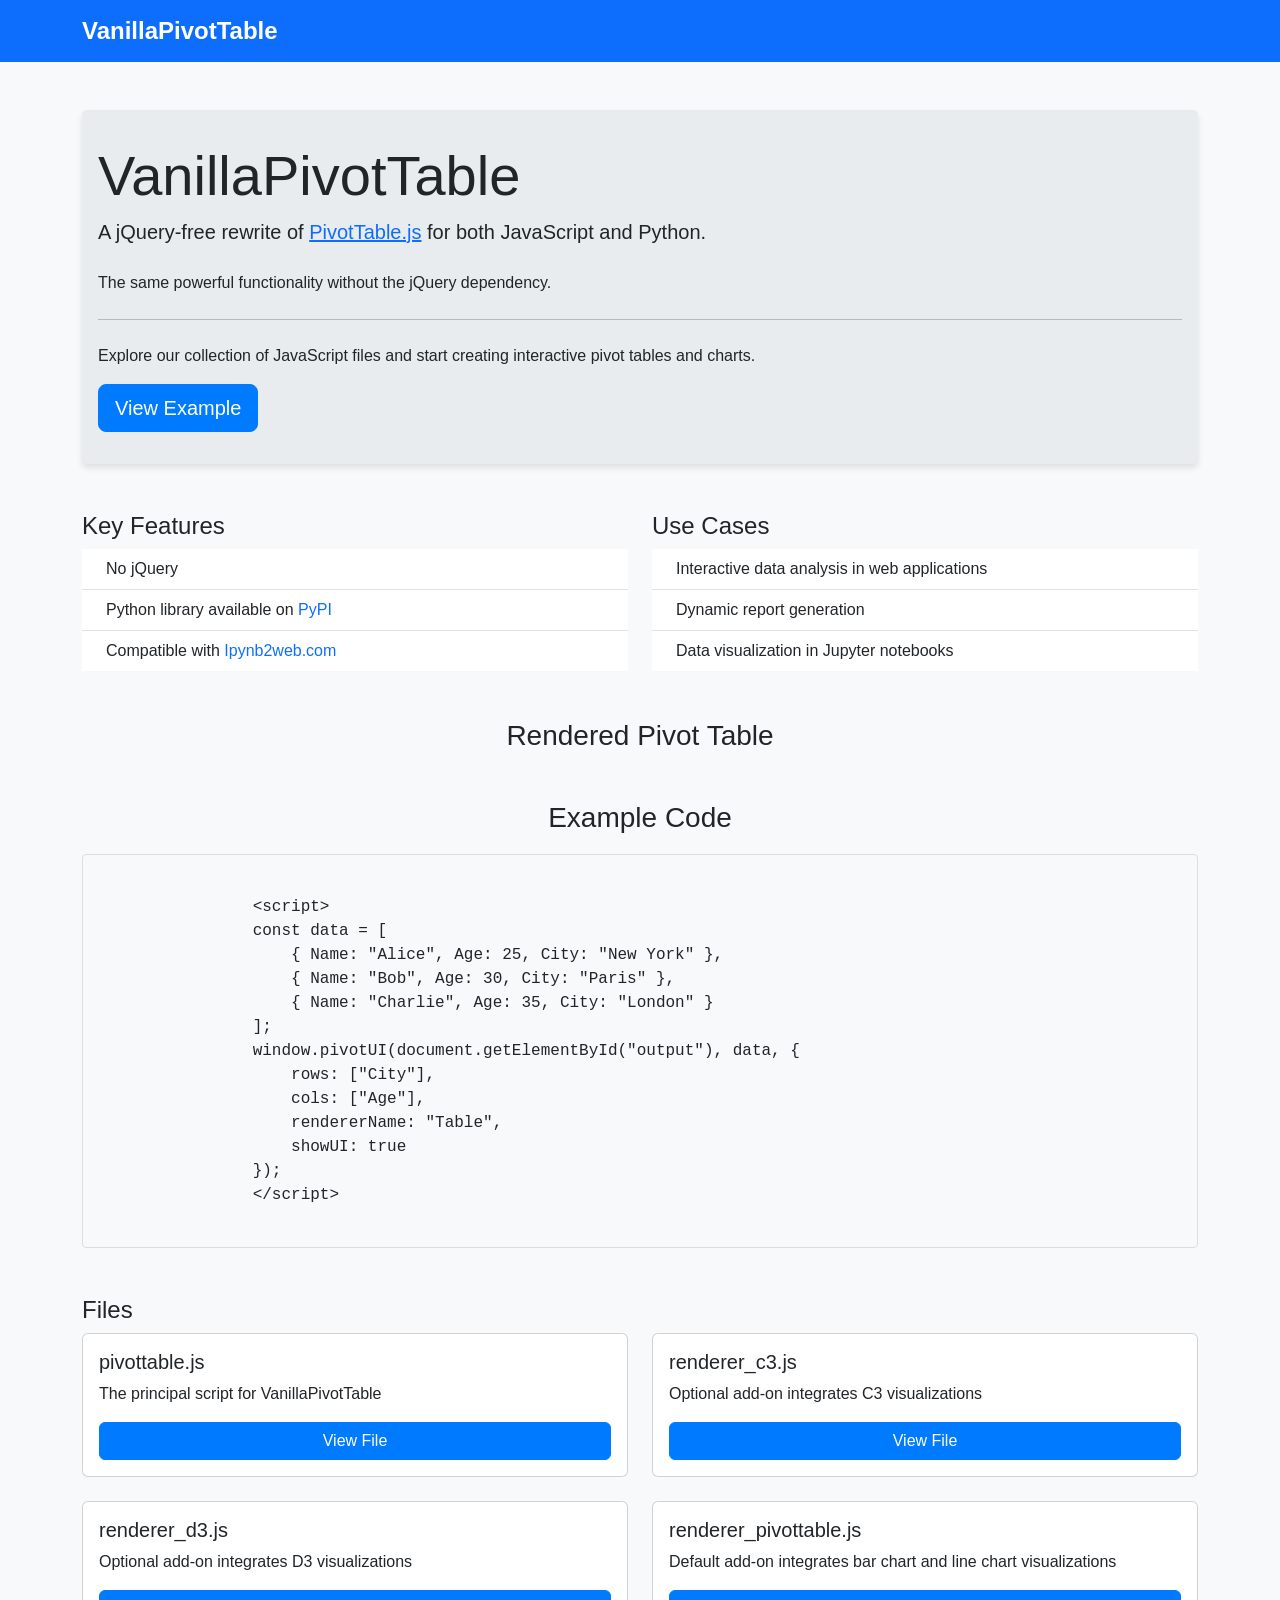
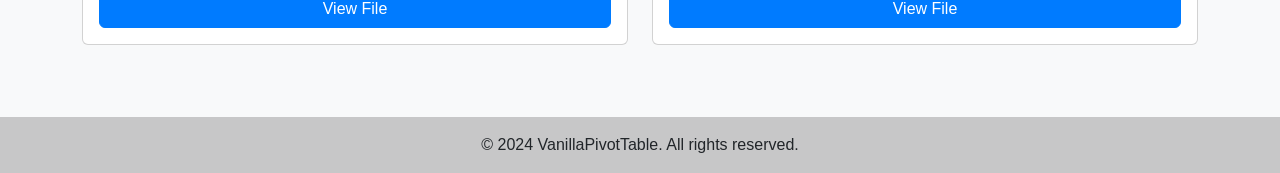
==== index.html @ f7e8bd02 "first commit" ====
<!DOCTYPE html>
<html lang="en">
<head>
    <meta charset="UTF-8">
    <meta name="viewport" content="width=device-width, initial-scale=1.0">
    <title>VanillaPivotTable</title>
    <link href="https://cdn.jsdelivr.net/npm/bootstrap@5.3.0-alpha1/dist/css/bootstrap.min.css" rel="stylesheet">
    <link rel="stylesheet" type="text/css" href="https://pivottable.js.org/dist/pivot.css">
    <style>
        #files {
            display: none;
        }
        body {
            background-color: #f8f9fa;
            font-family: 'Segoe UI', Tahoma, Geneva, Verdana, sans-serif;
        }
        .jumbotron {
            background-color: #e9ecef;
            padding: 2rem 1rem;
            margin-bottom: 2rem;
            border-radius: .3rem;
            box-shadow: 0 4px 6px rgba(0, 0, 0, 0.1);
        }
        .card {
            transition: transform 0.3s ease-in-out, box-shadow 0.3s ease-in-out;
        }
        .card:hover {
            transform: translateY(-5px);
            box-shadow: 0 4px 10px rgba(0, 0, 0, 0.15);
        }
        .navbar-brand {
            font-weight: bold;
            font-size: 1.5rem;
        }
        .btn-primary {
            background-color: #007bff;
            border-color: #007bff;
        }
        .btn-primary:hover {
            background-color: #0056b3;
            border-color: #0056b3;
        }
        @keyframes rainbow {
            0% { color: red; }
            14% { color: orange; }
            28% { color: yellow; }
            42% { color: green; }
            56% { color: blue; }
            70% { color: indigo; }
            84% { color: violet; }
            100% { color: red; }
        }
        @keyframes wave {
            0%, 100% { transform: translateY(0); }
            50% { transform: translateY(-15px); }
        }
        .rainbow-wave span {
            display: inline-block;
            animation: rainbow 5s linear infinite, wave 2s ease-in-out infinite;
        }
        .code-box {
            background-color: #f8f9fa;
            border: 1px solid #ddd;
            border-radius: 4px;
            padding: 16px;
            font-family: monospace;
            white-space: pre-wrap;
            overflow-x: auto;
            margin-top: 20px;
            text-align: left;
        }
        .code-container {
            text-align: center;
        }


        table{
            margin: 0 auto; 
        }

    </style>
</head>
<body>
    <nav class="navbar navbar-expand-lg navbar-dark bg-primary">
        <div class="container">
            <a class="navbar-brand" href="#">VanillaPivotTable</a>
        </div>
    </nav>

    <div class="container mt-5">
        <div class="jumbotron">
            <h1 class="display-4"><span class="rainbow-wave">VanillaPivotTable</span></h1>
            <p class="lead">A jQuery-free rewrite of <a href="https://pivottable.js.org/examples/">PivotTable.js</a> for both JavaScript and Python.</p>
            <p class="my-4">The same powerful functionality without the jQuery dependency.</p>
            <hr class="my-4">
            <p>Explore our collection of JavaScript files and start creating interactive pivot tables and charts.</p>
            <a class="btn btn-primary btn-lg" href="https://carlos-a-diez.com/vanillapivottable/test.html" role="button" target=”_blank” rel="noopener noreferrer">View Example</a>
        </div> 

        <div class="about-section mt-5"> 

            <div class="row mt-4">
                <div class="col-md-6">
                    <h3 class="h4">Key Features</h3>
                    <ul class="list-group list-group-flush">
                        <li class="list-group-item">
                            <i class="bi bi-check-circle-fill text-success me-2"></i>
                            No jQuery
                        </li>
                        <li class="list-group-item">
                            <i class="bi bi-check-circle-fill text-success me-2"></i>
                            Python library available on <a href="https://pypi.org/project/vanillapivottable/" class="text-decoration-none">PyPI</a>
                        </li>
                        <li class="list-group-item">
                            <i class="bi bi-check-circle-fill text-success me-2"></i>
                            Compatible with <a href="https://ipynb2web.com" class="text-decoration-none">Ipynb2web.com</a>
                        </li>
                    </ul>
                </div>
                <div class="col-md-6">
                    <h3 class="h4">Use Cases</h3>
                    <ul class="list-group list-group-flush">
                        <li class="list-group-item">
                            <i class="bi bi-graph-up text-primary me-2"></i>
                            Interactive data analysis in web applications
                        </li>
                        <li class="list-group-item">
                            <i class="bi bi-file-earmark-spreadsheet text-primary me-2"></i>
                            Dynamic report generation
                        </li>
                        <li class="list-group-item">
                            <i class="bi bi-laptop text-primary me-2"></i>
                            Data visualization in Jupyter notebooks
                        </li>
                    </ul>
                </div>
            </div>
        </div>

        <!-- Pivot Table Output -->
        <h3 class="mt-5 code-container">Rendered Pivot Table</h3>
        <div id="output"></div>

        <!-- Centered Code Demo -->
        <div class="code-container">
            <h3 class="mt-5">Example Code</h3>
            <div class="code-box">
                &lt;script&gt;
                const data = [
                    { Name: "Alice", Age: 25, City: "New York" },
                    { Name: "Bob", Age: 30, City: "Paris" },
                    { Name: "Charlie", Age: 35, City: "London" }
                ];
                window.pivotUI(document.getElementById("output"), data, {
                    rows: ["City"],
                    cols: ["Age"],
                    rendererName: "Table",
                    showUI: true
                });
                &lt;/script&gt;
            </div>
        </div>


        <div class="about-section mt-5"> 
            <div class="row" id="fileList">
                <h3 class="h4">Files</h3>
                <div class="col-md-6 mb-4">
                    <div class="card h-100">
                        <div class="card-body d-flex flex-column">
                            <h5 class="card-title">pivottable.js</h5>
                            <p class="card-text flex-grow-1">The principal script for VanillaPivotTable</p>
                            <a href="pivottable.js" class="btn btn-primary mt-auto">View File</a>
                        </div>
                    </div>
                </div>
                <div class="col-md-6 mb-4">
                    <div class="card h-100">
                        <div class="card-body d-flex flex-column">
                            <h5 class="card-title">renderer_c3.js</h5>
                            <p class="card-text flex-grow-1">Optional add-on integrates C3 visualizations</p>
                            <a href="renderer_c3.js" class="btn btn-primary mt-auto">View File</a>
                        </div>
                    </div>
                </div>
                <div class="col-md-6 mb-4">
                    <div class="card h-100">
                        <div class="card-body d-flex flex-column">
                            <h5 class="card-title">renderer_d3.js</h5>
                            <p class="card-text flex-grow-1">Optional add-on integrates D3 visualizations</p>
                            <a href="renderer_d3.js" class="btn btn-primary mt-auto">View File</a>
                        </div>
                    </div>
                </div>
                <div class="col-md-6 mb-4">
                    <div class="card h-100">
                        <div class="card-body d-flex flex-column">
                            <h5 class="card-title">renderer_pivottable.js</h5>
                            <p class="card-text flex-grow-1">Default add-on integrates bar chart and line chart visualizations</p>
                            <a href="renderer_pivottable.js" class="btn btn-primary mt-auto">View File</a>
                        </div>
                    </div>
                </div>
            </div>
        </div>


    </div>

    <footer class="bg-light text-center text-lg-start mt-5">
        <div class="text-center p-3" style="background-color: rgba(0, 0, 0, 0.2);">
            © 2024 VanillaPivotTable. All rights reserved.
        </div>
    </footer>

    <!-- Load external JavaScript libraries and initialize the pivot table -->
    <script>
        function loadScriptsSequentially(scripts, callback) {
            let index = 0;
            function loadScript(url, onload) {
                let script = document.createElement("script");
                script.src = url;
                script.onload = onload;
                document.head.appendChild(script);
            }
            function loadNext() {
                if (index < scripts.length) {
                    loadScript(scripts[index], () => {
                        index++;
                        loadNext();
                    });
                } else if (callback) {
                    callback();
                }
            }
            loadNext();
        }

        const scripts = [
            "https://carlos-a-diez.com/vanillapivottable/sortable.js",
            "https://cdnjs.cloudflare.com/ajax/libs/PapaParse/5.3.0/papaparse.min.js",
            "https://carlos-a-diez.com/vanillapivottable/pivottable.js"
        ];

        // Load the scripts and initialize the pivot table
        loadScriptsSequentially(scripts, function() {
            const data = [
                { Name: "Alice", Age: 25, City: "New York" },
                { Name: "Bob", Age: 30, City: "Paris" },
                { Name: "Charlie", Age: 35, City: "London" }
            ];

            // Function to initialize the pivot table
            function initializePivotTable() {
                const outputElement = document.getElementById("output");
                window.pivotUI(outputElement, data, {
                    rows: ["City"],
                    cols: ["Age"],
                    rendererName: "Table",
                    showUI: true
                });
            }

            // Delay initialization to ensure everything is loaded
            setTimeout(initializePivotTable, 1000);
        });
    </script>

    <script src="https://cdn.jsdelivr.net/npm/bootstrap@5.3.0-alpha1/dist/js/bootstrap.bundle.min.js"></script>
</body>
</html>
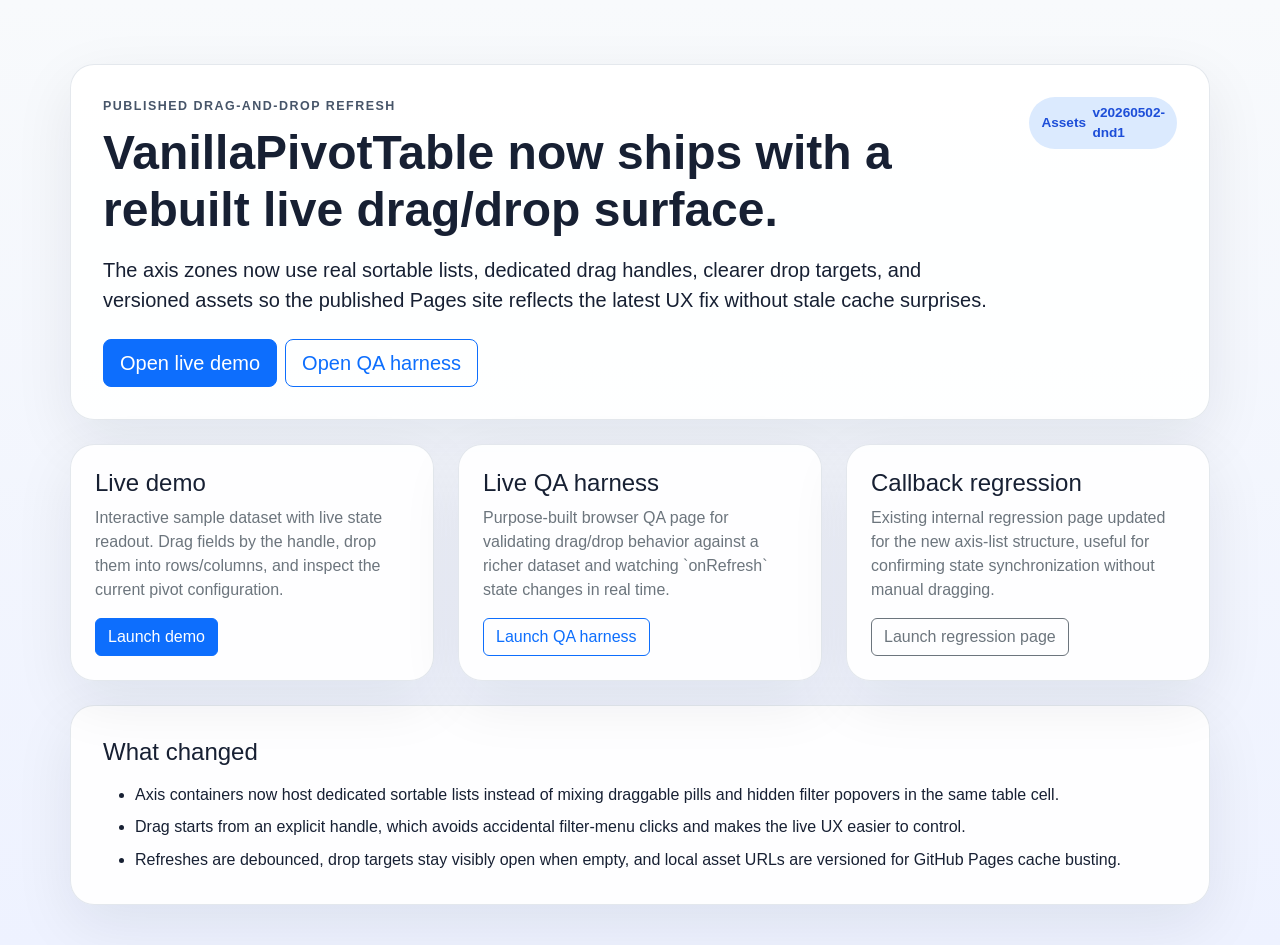
==== commit a917b84f: "Fix live drag and drop UX Co-authored-by: Copilot <223556219+Copilot@users.noreply.github.com>" ====
--- a/index.html
+++ b/index.html
@@ -3,269 +3,131 @@
 <head>
     <meta charset="UTF-8">
     <meta name="viewport" content="width=device-width, initial-scale=1.0">
-    <title>VanillaPivotTable</title>
-    <link href="https://cdn.jsdelivr.net/npm/bootstrap@5.3.0-alpha1/dist/css/bootstrap.min.css" rel="stylesheet">
-    <link rel="stylesheet" type="text/css" href="https://pivottable.js.org/dist/pivot.css">
+    <title>VanillaPivotTable Drag-and-Drop Refresh</title>
+    <link rel="icon" href="data:,">
+    <link href="https://cdn.jsdelivr.net/npm/bootstrap@5.3.3/dist/css/bootstrap.min.css" rel="stylesheet">
     <style>
-        #files {
-            display: none;
-        }
-        body {
-            background-color: #f8f9fa;
-            font-family: 'Segoe UI', Tahoma, Geneva, Verdana, sans-serif;
-        }
-        .jumbotron {
-            background-color: #e9ecef;
-            padding: 2rem 1rem;
-            margin-bottom: 2rem;
-            border-radius: .3rem;
-            box-shadow: 0 4px 6px rgba(0, 0, 0, 0.1);
-        }
-        .card {
-            transition: transform 0.3s ease-in-out, box-shadow 0.3s ease-in-out;
-        }
-        .card:hover {
-            transform: translateY(-5px);
-            box-shadow: 0 4px 10px rgba(0, 0, 0, 0.15);
-        }
-        .navbar-brand {
-            font-weight: bold;
-            font-size: 1.5rem;
-        }
-        .btn-primary {
-            background-color: #007bff;
-            border-color: #007bff;
-        }
-        .btn-primary:hover {
-            background-color: #0056b3;
-            border-color: #0056b3;
-        }
-        @keyframes rainbow {
-            0% { color: red; }
-            14% { color: orange; }
-            28% { color: yellow; }
-            42% { color: green; }
-            56% { color: blue; }
-            70% { color: indigo; }
-            84% { color: violet; }
-            100% { color: red; }
-        }
-        @keyframes wave {
-            0%, 100% { transform: translateY(0); }
-            50% { transform: translateY(-15px); }
-        }
-        .rainbow-wave span {
-            display: inline-block;
-            animation: rainbow 5s linear infinite, wave 2s ease-in-out infinite;
-        }
-        .code-box {
-            background-color: #f8f9fa;
-            border: 1px solid #ddd;
-            border-radius: 4px;
-            padding: 16px;
-            font-family: monospace;
-            white-space: pre-wrap;
-            overflow-x: auto;
-            margin-top: 20px;
-            text-align: left;
-        }
-        .code-container {
-            text-align: center;
+        :root {
+            color-scheme: light;
         }
 
-
-        table{
-            margin: 0 auto; 
+        body {
+            background: linear-gradient(180deg, #f8fafc 0%, #eef2ff 100%);
+            color: #172033;
+            font-family: Inter, "Segoe UI", sans-serif;
         }
 
+        .hero {
+            padding: 4rem 0 2.5rem;
+        }
+
+        .hero-card,
+        .nav-card {
+            background: rgba(255, 255, 255, 0.9);
+            border: 1px solid rgba(148, 163, 184, 0.25);
+            border-radius: 24px;
+            box-shadow: 0 20px 60px rgba(15, 23, 42, 0.08);
+        }
+
+        .hero-card {
+            padding: 2rem;
+        }
+
+        .nav-card {
+            height: 100%;
+            padding: 1.5rem;
+        }
+
+        .badge-soft {
+            display: inline-flex;
+            align-items: center;
+            gap: 0.4rem;
+            padding: 0.35rem 0.75rem;
+            border-radius: 999px;
+            background: #dbeafe;
+            color: #1d4ed8;
+            font-size: 0.85rem;
+            font-weight: 700;
+        }
+
+        .eyebrow {
+            text-transform: uppercase;
+            letter-spacing: 0.12em;
+            font-size: 0.78rem;
+            font-weight: 700;
+            color: #475569;
+        }
+
+        .summary-list li + li {
+            margin-top: 0.55rem;
+        }
     </style>
 </head>
 <body>
-    <nav class="navbar navbar-expand-lg navbar-dark bg-primary">
-        <div class="container">
-            <a class="navbar-brand" href="#">VanillaPivotTable</a>
-        </div>
-    </nav>
-
-    <div class="container mt-5">
-        <div class="jumbotron">
-            <h1 class="display-4"><span class="rainbow-wave">VanillaPivotTable</span></h1>
-            <p class="lead">A jQuery-free rewrite of <a href="https://pivottable.js.org/examples/">PivotTable.js</a> for both JavaScript and Python.</p>
-            <p class="my-4">The same powerful functionality without the jQuery dependency.</p>
-            <hr class="my-4">
-            <p>Explore our collection of JavaScript files and start creating interactive pivot tables and charts.</p>
-            <a class="btn btn-primary btn-lg" href="https://carlos-a-diez.com/vanillapivottable/test.html" role="button" target=”_blank” rel="noopener noreferrer">View Example</a>
-        </div> 
-
-        <div class="about-section mt-5"> 
-
-            <div class="row mt-4">
-                <div class="col-md-6">
-                    <h3 class="h4">Key Features</h3>
-                    <ul class="list-group list-group-flush">
-                        <li class="list-group-item">
-                            <i class="bi bi-check-circle-fill text-success me-2"></i>
-                            No jQuery
-                        </li>
-                        <li class="list-group-item">
-                            <i class="bi bi-check-circle-fill text-success me-2"></i>
-                            Python library available on <a href="https://pypi.org/project/vanillapivottable/" class="text-decoration-none">PyPI</a>
-                        </li>
-                        <li class="list-group-item">
-                            <i class="bi bi-check-circle-fill text-success me-2"></i>
-                            Compatible with <a href="https://ipynb2web.com" class="text-decoration-none">Ipynb2web.com</a>
-                        </li>
-                    </ul>
+    <main class="container hero">
+        <section class="hero-card mb-4">
+            <div class="d-flex flex-column flex-lg-row justify-content-between gap-4">
+                <div>
+                    <p class="eyebrow mb-2">Published drag-and-drop refresh</p>
+                    <h1 class="display-5 fw-bold mb-3">VanillaPivotTable now ships with a rebuilt live drag/drop surface.</h1>
+                    <p class="lead mb-4">
+                        The axis zones now use real sortable lists, dedicated drag handles, clearer drop targets, and versioned assets so the published Pages site reflects the latest UX fix without stale cache surprises.
+                    </p>
+                    <div class="d-flex flex-wrap gap-2">
+                        <a class="btn btn-primary btn-lg" data-versioned-href="test.html" href="test.html">Open live demo</a>
+                        <a class="btn btn-outline-primary btn-lg" data-versioned-href="tests/dragdrop-live.html" href="tests/dragdrop-live.html">Open QA harness</a>
+                    </div>
                 </div>
-                <div class="col-md-6">
-                    <h3 class="h4">Use Cases</h3>
-                    <ul class="list-group list-group-flush">
-                        <li class="list-group-item">
-                            <i class="bi bi-graph-up text-primary me-2"></i>
-                            Interactive data analysis in web applications
-                        </li>
-                        <li class="list-group-item">
-                            <i class="bi bi-file-earmark-spreadsheet text-primary me-2"></i>
-                            Dynamic report generation
-                        </li>
-                        <li class="list-group-item">
-                            <i class="bi bi-laptop text-primary me-2"></i>
-                            Data visualization in Jupyter notebooks
-                        </li>
-                    </ul>
+                <div class="align-self-start">
+                    <span class="badge-soft">Assets <span data-version-label>v20260502-dnd1</span></span>
                 </div>
             </div>
-        </div>
+        </section>
 
-        <!-- Pivot Table Output -->
-        <h3 class="mt-5 code-container">Rendered Pivot Table</h3>
-        <div id="output"></div>
+        <section class="row g-4">
+            <div class="col-lg-4">
+                <article class="nav-card">
+                    <h2 class="h4">Live demo</h2>
+                    <p class="text-secondary">Interactive sample dataset with live state readout. Drag fields by the handle, drop them into rows/columns, and inspect the current pivot configuration.</p>
+                    <a class="btn btn-primary" data-versioned-href="test.html" href="test.html">Launch demo</a>
+                </article>
+            </div>
+            <div class="col-lg-4">
+                <article class="nav-card">
+                    <h2 class="h4">Live QA harness</h2>
+                    <p class="text-secondary">Purpose-built browser QA page for validating drag/drop behavior against a richer dataset and watching `onRefresh` state changes in real time.</p>
+                    <a class="btn btn-outline-primary" data-versioned-href="tests/dragdrop-live.html" href="tests/dragdrop-live.html">Launch QA harness</a>
+                </article>
+            </div>
+            <div class="col-lg-4">
+                <article class="nav-card">
+                    <h2 class="h4">Callback regression</h2>
+                    <p class="text-secondary">Existing internal regression page updated for the new axis-list structure, useful for confirming state synchronization without manual dragging.</p>
+                    <a class="btn btn-outline-secondary" data-versioned-href="tests/dragdrop-regression.html" href="tests/dragdrop-regression.html">Launch regression page</a>
+                </article>
+            </div>
+        </section>
 
-        <!-- Centered Code Demo -->
-        <div class="code-container">
-            <h3 class="mt-5">Example Code</h3>
-            <div class="code-box">
-                &lt;script&gt;
-                const data = [
-                    { Name: "Alice", Age: 25, City: "New York" },
-                    { Name: "Bob", Age: 30, City: "Paris" },
-                    { Name: "Charlie", Age: 35, City: "London" }
-                ];
-                window.pivotUI(document.getElementById("output"), data, {
-                    rows: ["City"],
-                    cols: ["Age"],
-                    rendererName: "Table",
-                    showUI: true
-                });
-                &lt;/script&gt;
-            </div>
-        </div>
+        <section class="hero-card mt-4">
+            <h2 class="h4 mb-3">What changed</h2>
+            <ul class="summary-list mb-0">
+                <li>Axis containers now host dedicated sortable lists instead of mixing draggable pills and hidden filter popovers in the same table cell.</li>
+                <li>Drag starts from an explicit handle, which avoids accidental filter-menu clicks and makes the live UX easier to control.</li>
+                <li>Refreshes are debounced, drop targets stay visibly open when empty, and local asset URLs are versioned for GitHub Pages cache busting.</li>
+            </ul>
+        </section>
+    </main>
 
-
-        <div class="about-section mt-5"> 
-            <div class="row" id="fileList">
-                <h3 class="h4">Files</h3>
-                <div class="col-md-6 mb-4">
-                    <div class="card h-100">
-                        <div class="card-body d-flex flex-column">
-                            <h5 class="card-title">pivottable.js</h5>
-                            <p class="card-text flex-grow-1">The principal script for VanillaPivotTable</p>
-                            <a href="pivottable.js" class="btn btn-primary mt-auto">View File</a>
-                        </div>
-                    </div>
-                </div>
-                <div class="col-md-6 mb-4">
-                    <div class="card h-100">
-                        <div class="card-body d-flex flex-column">
-                            <h5 class="card-title">renderer_c3.js</h5>
-                            <p class="card-text flex-grow-1">Optional add-on integrates C3 visualizations</p>
-                            <a href="renderer_c3.js" class="btn btn-primary mt-auto">View File</a>
-                        </div>
-                    </div>
-                </div>
-                <div class="col-md-6 mb-4">
-                    <div class="card h-100">
-                        <div class="card-body d-flex flex-column">
-                            <h5 class="card-title">renderer_d3.js</h5>
-                            <p class="card-text flex-grow-1">Optional add-on integrates D3 visualizations</p>
-                            <a href="renderer_d3.js" class="btn btn-primary mt-auto">View File</a>
-                        </div>
-                    </div>
-                </div>
-                <div class="col-md-6 mb-4">
-                    <div class="card h-100">
-                        <div class="card-body d-flex flex-column">
-                            <h5 class="card-title">renderer_pivottable.js</h5>
-                            <p class="card-text flex-grow-1">Default add-on integrates bar chart and line chart visualizations</p>
-                            <a href="renderer_pivottable.js" class="btn btn-primary mt-auto">View File</a>
-                        </div>
-                    </div>
-                </div>
-            </div>
-        </div>
-
-
-    </div>
-
-    <footer class="bg-light text-center text-lg-start mt-5">
-        <div class="text-center p-3" style="background-color: rgba(0, 0, 0, 0.2);">
-            © 2024 VanillaPivotTable. All rights reserved.
-        </div>
-    </footer>
-
-    <!-- Load external JavaScript libraries and initialize the pivot table -->
     <script>
-        function loadScriptsSequentially(scripts, callback) {
-            let index = 0;
-            function loadScript(url, onload) {
-                let script = document.createElement("script");
-                script.src = url;
-                script.onload = onload;
-                document.head.appendChild(script);
-            }
-            function loadNext() {
-                if (index < scripts.length) {
-                    loadScript(scripts[index], () => {
-                        index++;
-                        loadNext();
-                    });
-                } else if (callback) {
-                    callback();
-                }
-            }
-            loadNext();
-        }
-
-        const scripts = [
-            "https://carlos-a-diez.com/vanillapivottable/sortable.js",
-            "https://cdnjs.cloudflare.com/ajax/libs/PapaParse/5.3.0/papaparse.min.js",
-            "https://carlos-a-diez.com/vanillapivottable/pivottable.js"
-        ];
-
-        // Load the scripts and initialize the pivot table
-        loadScriptsSequentially(scripts, function() {
-            const data = [
-                { Name: "Alice", Age: 25, City: "New York" },
-                { Name: "Bob", Age: 30, City: "Paris" },
-                { Name: "Charlie", Age: 35, City: "London" }
-            ];
-
-            // Function to initialize the pivot table
-            function initializePivotTable() {
-                const outputElement = document.getElementById("output");
-                window.pivotUI(outputElement, data, {
-                    rows: ["City"],
-                    cols: ["Age"],
-                    rendererName: "Table",
-                    showUI: true
-                });
-            }
-
-            // Delay initialization to ensure everything is loaded
-            setTimeout(initializePivotTable, 1000);
+        const ASSET_VERSION = "20260502-dnd1";
+        document.querySelectorAll("[data-versioned-href]").forEach((link) => {
+            const url = new URL(link.getAttribute("href"), window.location.href);
+            url.searchParams.set("v", ASSET_VERSION);
+            link.href = url.toString();
+        });
+        document.querySelectorAll("[data-version-label]").forEach((node) => {
+            node.textContent = `v${ASSET_VERSION}`;
         });
     </script>
-
-    <script src="https://cdn.jsdelivr.net/npm/bootstrap@5.3.0-alpha1/dist/js/bootstrap.bundle.min.js"></script>
 </body>
 </html>
